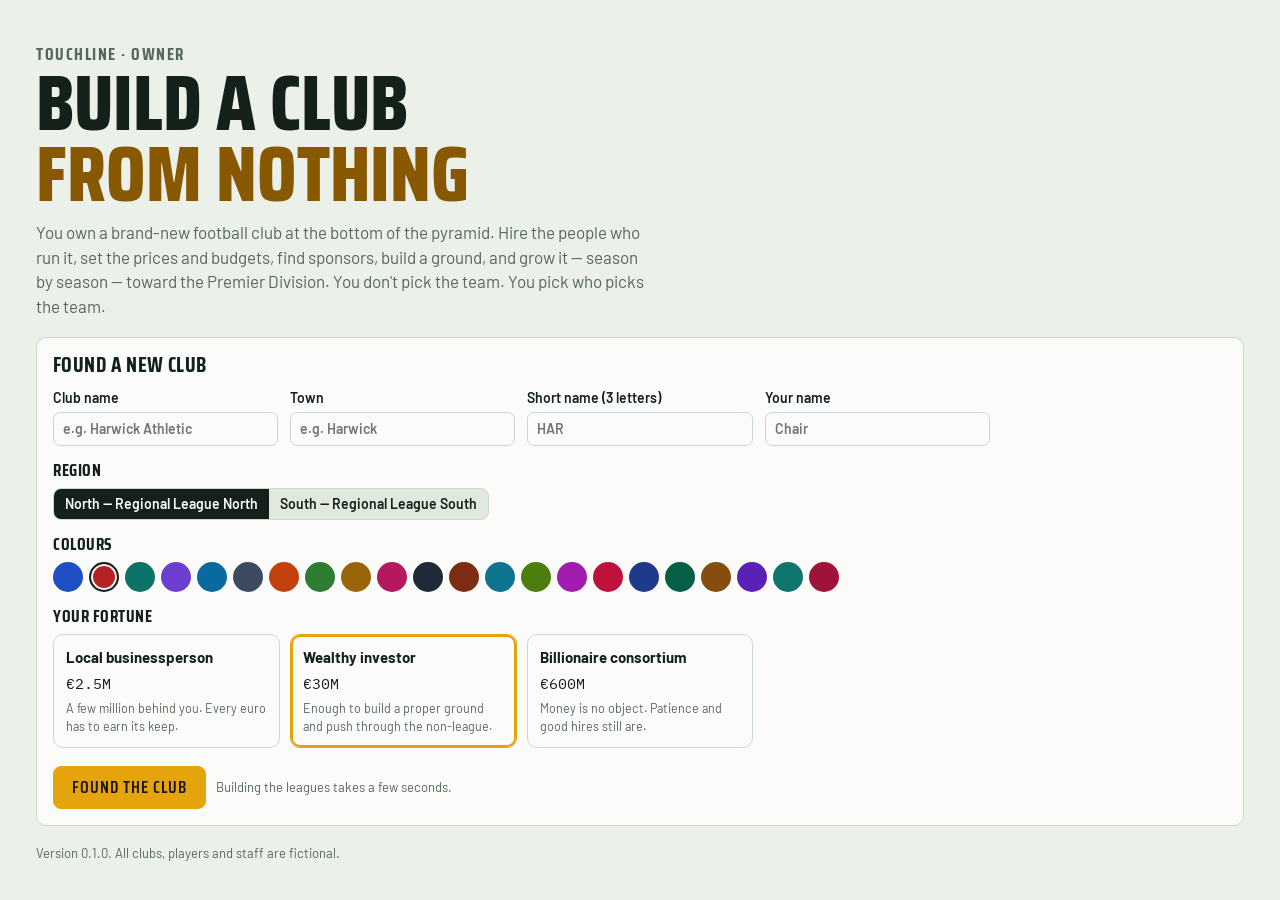
==== index.html @ 42cf6d04 "Touchline Owner 0.1.0: club ownership game on the Touchline world New club in a seven-tier pyramid, " ====
<!doctype html>
<html lang="en">
<head>
<meta charset="utf-8">
<meta name="viewport" content="width=device-width, initial-scale=1, viewport-fit=cover">
<title>Touchline Owner</title>
<meta name="description" content="Own a brand-new football club at the bottom of the pyramid. Hire the staff, set the prices, build the ground, and take it to the top.">
<meta name="theme-color" content="#10231a">
<meta name="apple-mobile-web-app-capable" content="yes">
<meta name="apple-mobile-web-app-title" content="Owner">
<link rel="manifest" href="manifest.webmanifest">
<link rel="icon" href="icon.svg" type="image/svg+xml">
<link rel="apple-touch-icon" href="apple-touch-icon.png">
<link rel="preconnect" href="https://fonts.googleapis.com">
<link rel="preconnect" href="https://fonts.gstatic.com" crossorigin>
<link rel="stylesheet" href="https://fonts.googleapis.com/css2?family=Barlow:wght@400;500;600;700&family=IBM+Plex+Mono:wght@400;600&family=Saira+Condensed:wght@600;700;800&display=swap">
<link rel="stylesheet" href="app.css">
<link rel="stylesheet" href="owner.css">
</head>
<body>
<div id="app"><div class="wrap gut" style="padding-block:40px"><p class="muted">Loading…</p></div></div>
<div id="modal"></div>
<div id="toast" hidden></div>
<div id="busy" class="busy" hidden><div>Working…</div></div>
<script src="js/names.js"></script>
<script src="js/core.js"></script>
<script src="js/staff.js"></script>
<script src="js/club.js"></script>
<script src="js/match.js"></script>
<script src="js/season.js"></script>
<script src="js/market.js"></script>
<script src="js/appeal.js"></script>
<script src="js/ui.js"></script>
<script src="js/main.js"></script>
</body>
</html>
---- app.css ----
/* Layout: floodlit-night scoreboard masthead with the Play control, a grass-tinted working surface below.
   Dense, sortable tables carry most of the game; the pitch diagram and live scoreboard are the two set pieces. */
:root{
  --bg:#ebf0e8; --surface:#fbfcf9; --surface-2:#e1e8de; --ink:#14211a; --muted:#56675d; --line:#cdd8cc;
  --board:#10231a; --board-2:#183528; --board-ink:#eaf3ec; --board-muted:#9db5a6;
  --pitch:#2c7a50; --pitch-2:#33845a; --chalk:rgba(255,255,255,.72);
  --accent:#e6a40c; --accent-ink:#875800; --on-accent:#1d1503;
  --win:#1b7f46; --draw:#7b847e; --loss:#bf3a25; --info:#2563a8; --crest-edge:rgba(0,0,0,.25);
  --zone-cc:#1b7f46; --zone-cs:#2563a8; --zone-po:#b07b00; --zone-down:#bf3a25;
  --f-display:"Saira Condensed","Arial Narrow",sans-serif;
  --f-body:"Barlow",system-ui,-apple-system,"Segoe UI",sans-serif;
  --f-mono:"IBM Plex Mono",ui-monospace,Menlo,monospace;
  --r:10px;
}
@media (prefers-color-scheme: dark){:root:not([data-theme="light"]){
  --bg:#0a130f; --surface:#101c16; --surface-2:#172720; --ink:#e3ece6; --muted:#8fa497; --line:#22382c;
  --board:#050b08; --board-2:#0f1f17; --board-ink:#eaf3ec; --board-muted:#86a090;
  --pitch:#1b5b3a; --pitch-2:#1f6341; --chalk:rgba(255,255,255,.55);
  --accent:#f1b52e; --accent-ink:#f1b52e; --on-accent:#1d1503;
  --win:#43c27a; --draw:#9aa39d; --loss:#f06b52; --info:#6ea8ec; --crest-edge:rgba(255,255,255,.25);
  --zone-cc:#43c27a; --zone-cs:#6ea8ec; --zone-po:#e0b040; --zone-down:#f06b52; color-scheme:dark}}
:root[data-theme="dark"]{
  --bg:#0a130f; --surface:#101c16; --surface-2:#172720; --ink:#e3ece6; --muted:#8fa497; --line:#22382c;
  --board:#050b08; --board-2:#0f1f17; --board-ink:#eaf3ec; --board-muted:#86a090;
  --pitch:#1b5b3a; --pitch-2:#1f6341; --chalk:rgba(255,255,255,.55);
  --accent:#f1b52e; --accent-ink:#f1b52e; --on-accent:#1d1503;
  --win:#43c27a; --draw:#9aa39d; --loss:#f06b52; --info:#6ea8ec; --crest-edge:rgba(255,255,255,.25);
  --zone-cc:#43c27a; --zone-cs:#6ea8ec; --zone-po:#e0b040; --zone-down:#f06b52; color-scheme:dark}

*{box-sizing:border-box}
[hidden]{display:none!important}
html{-webkit-text-size-adjust:100%}
body{margin:0}
body{background:var(--bg);color:var(--ink);font-family:var(--f-body);font-size:15px;line-height:1.45}
body::before{content:"";position:fixed;inset:0 0 auto;height:env(safe-area-inset-top,0px);z-index:10;background:var(--board)}
button{font:inherit;color:inherit;cursor:pointer}
:focus-visible{outline:2px solid var(--accent);outline-offset:2px}
h1,h2,h3{font-family:var(--f-display);text-wrap:balance;margin:0;line-height:1.05}
p{margin:0}
.num{font-family:var(--f-mono);font-variant-numeric:tabular-nums}
.eyebrow{font-family:var(--f-display);font-weight:700;text-transform:uppercase;letter-spacing:.09em;font-size:12px;color:var(--muted)}
.gut{padding-left:max(16px,env(safe-area-inset-left,0px));padding-right:max(16px,env(safe-area-inset-right,0px))}
.wrap{max-width:1240px;margin:0 auto}
.muted{color:var(--muted)} .small{font-size:13px} .tiny{font-size:12px}
.good{color:var(--win)} .bad{color:var(--loss)} .warn{color:var(--accent-ink)} .ok{color:var(--info)}

/* masthead */
.mast{background:var(--board);color:var(--board-ink);position:sticky;top:env(safe-area-inset-top,0px);z-index:5;border-bottom:3px solid var(--club,var(--accent))}
.mast-in{display:flex;flex-wrap:wrap;gap:10px 22px;align-items:center;justify-content:space-between;padding-block:10px 4px}
.ident{display:flex;gap:12px;align-items:center;min-width:0}
.ident h1{font-size:26px;font-weight:800;text-transform:uppercase;letter-spacing:.01em}
.ident .eyebrow{color:var(--board-muted)}
.mast-r{display:flex;gap:18px;align-items:center;flex-wrap:wrap}
.kpis{display:flex;gap:18px;margin:0;flex-wrap:wrap}
.kpis div{display:grid;gap:1px}
.kpis dt{font-family:var(--f-display);font-size:11px;text-transform:uppercase;letter-spacing:.1em;color:var(--board-muted)}
.kpis dd{margin:0;font-family:var(--f-mono);font-size:16px;font-weight:600;white-space:nowrap}
.meter{display:inline-block;width:48px;height:6px;border-radius:3px;background:rgba(255,255,255,.15);vertical-align:middle;margin-left:6px;overflow:hidden}
.meter i{display:block;height:100%;background:var(--accent)}
.meter.low i{background:var(--loss)}
.playbox{position:relative}
.playbtn{display:flex;align-items:stretch;border-radius:8px;overflow:hidden;background:var(--accent);color:var(--on-accent)}
.playbtn button{border:0;background:none;color:inherit;font-family:var(--f-display);font-weight:800;text-transform:uppercase;letter-spacing:.06em;font-size:17px;padding:8px 14px}
.playbtn button+button{border-left:1px solid rgba(0,0,0,.2);padding:8px 10px}
.playbtn.block{background:var(--board-2);color:var(--board-ink);border:1px solid var(--accent)}
.playmenu{position:absolute;right:0;top:calc(100% + 6px);background:var(--surface);color:var(--ink);border:1px solid var(--line);border-radius:10px;box-shadow:0 12px 30px rgba(0,0,0,.25);min-width:250px;padding:6px;z-index:30;display:grid}
.playmenu button{border:0;background:none;text-align:left;padding:9px 10px;border-radius:6px;display:grid}
.playmenu button:hover{background:var(--surface-2)}
.playmenu button small{color:var(--muted);font-size:12px}
.playmenu label{display:flex;gap:8px;align-items:center;padding:8px 10px;border-top:1px solid var(--line);margin-top:4px;font-size:14px}
.tabs{display:flex;gap:0;overflow-x:auto;scrollbar-width:none}
.tabs::-webkit-scrollbar{display:none}
.tabs button{background:none;border:0;padding:9px 11px 8px;font-family:var(--f-display);font-weight:700;font-size:15px;letter-spacing:.05em;text-transform:uppercase;color:var(--board-muted);border-bottom:3px solid transparent;margin-bottom:-3px;white-space:nowrap}
.tabs button[aria-current="page"]{color:var(--board-ink);border-bottom-color:var(--accent)}
.tabs button:hover{color:var(--board-ink)}
.tabs .dot{display:inline-block;min-width:16px;height:16px;border-radius:8px;background:var(--accent);color:var(--on-accent);font-size:11px;line-height:16px;text-align:center;margin-left:4px;font-family:var(--f-mono)}

main{padding-block:18px 56px}
.grid2{display:grid;grid-template-columns:minmax(0,1.55fr) minmax(0,1fr);gap:16px;align-items:start}
.grid3{display:grid;grid-template-columns:repeat(3,minmax(0,1fr));gap:16px;align-items:start}
.stack{display:grid;gap:16px;min-width:0;align-content:start}
.card{background:var(--surface);border:1px solid var(--line);border-radius:var(--r);padding:16px;min-width:0}
.card h2{font-size:21px;font-weight:700;text-transform:uppercase;letter-spacing:.02em}
.card h3{font-size:17px;font-weight:700;text-transform:uppercase;letter-spacing:.03em}
.card-h{display:flex;justify-content:space-between;align-items:baseline;gap:8px 12px;margin-bottom:12px;flex-wrap:wrap}
.row{display:flex;gap:10px;align-items:center;flex-wrap:wrap}
.between{justify-content:space-between}
.lead{font-size:16px;max-width:68ch}
.prose{display:grid;gap:8px;max-width:72ch}

.btn{border:1px solid var(--line);background:var(--surface-2);border-radius:8px;padding:7px 13px;font-weight:600;white-space:nowrap}
.btn:hover{border-color:var(--muted)}
.btn.primary{background:var(--accent);border-color:var(--accent);color:var(--on-accent);font-family:var(--f-display);font-size:17px;letter-spacing:.06em;text-transform:uppercase;padding:8px 18px}
.btn.sm{padding:3px 9px;font-size:13px}
.btn.danger{color:var(--loss)}
.btn:disabled{opacity:.45;cursor:not-allowed}
.lnk{border:0;background:none;padding:0;color:inherit;text-align:left;font-weight:600;text-decoration:underline;text-decoration-color:color-mix(in srgb,currentColor 30%,transparent);text-underline-offset:2px}
.lnk:hover{text-decoration-color:currentColor}
.seg{display:inline-flex;border:1px solid var(--line);border-radius:8px;overflow:hidden;background:var(--surface-2);flex-wrap:wrap}
.seg button{border:0;background:none;padding:5px 11px;font-weight:600;font-size:14px}
.seg button[aria-pressed="true"]{background:var(--ink);color:var(--surface)}
select,input[type=number],input[type=text]{font:inherit;padding:5px 8px;border-radius:8px;border:1px solid var(--line);background:var(--surface);color:var(--ink);max-width:100%}
label.f{display:grid;gap:3px;font-size:12px;color:var(--muted);font-weight:600}
.filters{display:flex;gap:10px;flex-wrap:wrap;align-items:end;margin-bottom:12px}

/* tables */
.tbl-wrap{overflow-x:auto;margin-inline:-2px}
table{border-collapse:collapse;width:100%;font-size:14px}
th{font-family:var(--f-display);text-transform:uppercase;letter-spacing:.06em;font-size:12px;color:var(--muted);text-align:left;font-weight:700;padding:6px;border-bottom:1px solid var(--line);white-space:nowrap}
th button{border:0;background:none;padding:0;font:inherit;color:inherit;letter-spacing:inherit;text-transform:inherit}
th[aria-sort] button{color:var(--ink)}
td{padding:5px 6px;border-bottom:1px solid var(--line);white-space:nowrap}
td.r,th.r{text-align:right} td.c,th.c{text-align:center}
td.wrap{white-space:normal;min-width:180px}
tr.me td{background:color-mix(in srgb,var(--accent) 15%,transparent);font-weight:600}
tr.sel td{background:color-mix(in srgb,var(--accent) 28%,transparent)}
tr.click{cursor:pointer} tr.click:hover td{background:var(--surface-2)}
tr.z-cc td:first-child{box-shadow:inset 3px 0 var(--zone-cc)} tr.z-cs td:first-child{box-shadow:inset 3px 0 var(--zone-cs)}
tr.z-po td:first-child{box-shadow:inset 3px 0 var(--zone-po)} tr.z-down td:first-child{box-shadow:inset 3px 0 var(--zone-down)}
.legend{display:flex;gap:14px;flex-wrap:wrap;font-size:12px;color:var(--muted);margin-top:8px}
.legend i{display:inline-block;width:10px;height:10px;border-radius:2px;margin-right:5px;vertical-align:-1px}
.pos{font-family:var(--f-mono);font-size:11px;font-weight:600;padding:1px 5px;border-radius:4px;background:var(--surface-2);border:1px solid var(--line)}
.chip{font-size:11px;font-weight:700;padding:1px 6px;border-radius:999px;font-family:var(--f-mono);white-space:nowrap}
.chip.inj{background:var(--loss);color:#fff} .chip.sus{background:var(--accent);color:var(--on-accent)} .chip.xi{background:var(--ink);color:var(--surface)}
.chip.hg{border:1px solid var(--line);color:var(--muted)} .chip.req{background:var(--loss);color:#fff} .chip.list{border:1px solid var(--accent-ink);color:var(--accent-ink)}
.fit{display:inline-block;width:38px;height:6px;border-radius:3px;background:var(--surface-2);vertical-align:middle;overflow:hidden;border:1px solid var(--line)}
.fit i{display:block;height:100%}
.ovr{font-family:var(--f-mono);font-weight:600}
.form{display:inline-flex;gap:2px;vertical-align:middle}
.form i{width:16px;height:16px;border-radius:3px;font-style:normal;font-size:10px;font-weight:700;display:grid;place-items:center;color:#fff;font-family:var(--f-mono)}
.form .W{background:var(--win)}.form .D{background:var(--draw)}.form .L{background:var(--loss)}
.stars{color:var(--accent-ink);letter-spacing:1px;white-space:nowrap}
.stars .un{color:var(--line)}
.bar{display:inline-block;width:70px;height:7px;border-radius:4px;background:var(--surface-2);border:1px solid var(--line);overflow:hidden;vertical-align:middle}
.bar i{display:block;height:100%;background:var(--accent)}
.crest{flex:none;vertical-align:middle}
.club-in{display:inline-flex;align-items:center;gap:6px}

/* home */
.fixture{display:grid;grid-template-columns:1fr auto 1fr;gap:10px;align-items:center;text-align:center;padding-block:4px 12px}
.fixture .team{display:grid;justify-items:center;gap:5px;min-width:0}
.fixture .team b{font-family:var(--f-display);font-size:21px;text-transform:uppercase;line-height:1}
.fixture .vs{font-family:var(--f-display);font-weight:800;font-size:20px;color:var(--muted)}
.cmp{display:grid;gap:8px;margin:4px 0 12px}
.cmp-row{display:grid;grid-template-columns:44px 1fr 44px;gap:8px;align-items:center;font-size:13px}
.cmp-row .lab{grid-column:1/-1;text-align:center;margin-bottom:-6px}
.split{height:8px;border-radius:4px;background:var(--surface-2);display:flex;overflow:hidden}
.split .a{background:var(--club,var(--accent))}.split .b{background:var(--muted);opacity:.45}
.res{display:grid;grid-template-columns:1fr auto 1fr;gap:8px;align-items:center;padding:6px 0;border-top:1px solid var(--line);font-size:14px}
.res:first-child{border-top:0}
.res .h{text-align:right}
.sc{font-family:var(--f-mono);font-weight:600;background:var(--surface-2);padding:1px 8px;border-radius:5px;min-width:54px;text-align:center;white-space:nowrap}
.news{display:grid;gap:9px;margin:0;padding:0;list-style:none}
.news li{border-left:3px solid var(--line);padding-left:10px;font-size:14px}
.news li.hi{border-color:var(--accent)}
.news small{display:block;color:var(--muted);font-size:12px}
.decision{border:1px solid var(--accent);border-radius:var(--r);padding:14px;background:color-mix(in srgb,var(--accent) 7%,var(--surface));display:grid;gap:8px}
.decision h3{font-size:18px}
.summary{border-top:4px solid var(--accent)}
.bar.hot i{background:var(--loss)}
.sv{display:grid;gap:8px;margin:10px 0}.sv-row{display:grid;grid-template-columns:120px minmax(0,1fr);gap:10px;align-items:baseline}.sv-row .eyebrow{font-size:11px}
@media (max-width:420px){.sv-row{grid-template-columns:minmax(0,1fr);gap:2px}}
.big{font-family:var(--f-display);font-weight:800;font-size:44px;line-height:1;text-transform:uppercase}
.ledger{display:grid;grid-template-columns:1fr auto;gap:4px 12px;margin:0}
.ledger dt{color:var(--muted)}.ledger dd{margin:0;text-align:right;font-family:var(--f-mono)}
.ledger .tot{border-top:1px solid var(--line);padding-top:6px;font-weight:700;color:var(--ink)}
.gauge{position:relative;height:12px;border-radius:6px;background:linear-gradient(90deg,var(--win) 0 56.6%,var(--accent) 56.6% 76.6%,var(--loss) 76.6%);margin:22px 0 22px;opacity:.85}
.gauge .mk{position:absolute;top:-6px;width:3px;height:24px;background:var(--ink);border-radius:2px}
.gauge .mk span{position:absolute;top:-18px;left:50%;transform:translateX(-50%);font-family:var(--f-mono);font-size:12px;font-weight:600;white-space:nowrap}
.gauge .tick{position:absolute;top:14px;font-size:11px;color:var(--muted);transform:translateX(-50%);font-family:var(--f-mono)}
.reg{display:flex;gap:18px;flex-wrap:wrap;font-size:14px}
.reg b{font-family:var(--f-mono)}

/* pitch */
.squad{display:grid;grid-template-columns:minmax(0,370px) minmax(0,1fr);gap:16px;align-items:start}
.pitch{position:relative;aspect-ratio:68/96;max-width:100%;border-radius:8px;overflow:hidden;background:repeating-linear-gradient(180deg,var(--pitch) 0 12.5%,var(--pitch-2) 12.5% 25%)}
.pitch svg.lines{position:absolute;inset:0;width:100%;height:100%}
.slot{position:absolute;transform:translate(-50%,-50%);display:grid;justify-items:center;gap:2px;background:none;border:0;padding:0;width:76px;color:#fff}
.slot .disc{width:38px;height:38px;border-radius:50%;display:grid;place-items:center;background:var(--club);border:2px solid rgba(255,255,255,.85);font-family:var(--f-mono);font-weight:600;font-size:14px;box-shadow:0 2px 6px rgba(0,0,0,.3)}
.slot .rl{font-size:10px;font-family:var(--f-mono);opacity:.85;margin-top:-2px}
.slot.oop .disc{border-style:dashed;border-color:var(--accent)}
.slot.empty .disc{background:rgba(0,0,0,.25);border-style:dashed}
.slot.sel .disc{outline:3px solid var(--accent);outline-offset:2px}
.slot .nm{font-size:12px;font-weight:600;background:rgba(0,0,0,.45);padding:0 5px;border-radius:4px;max-width:76px;overflow:hidden;text-overflow:ellipsis;white-space:nowrap}
.slot .fb{width:34px;height:3px;background:rgba(0,0,0,.35);border-radius:2px;overflow:hidden}
.slot .fb i{display:block;height:100%}
.hint{font-size:13px;color:var(--muted)}
.train{display:grid;grid-template-columns:repeat(3,minmax(0,1fr));gap:8px}
.train button{text-align:left;border:1px solid var(--line);background:var(--surface-2);border-radius:8px;padding:9px;display:grid;gap:2px}
.train button[aria-pressed="true"]{border-color:var(--accent);box-shadow:inset 0 0 0 1px var(--accent);background:var(--surface)}
.train b{font-family:var(--f-display);font-size:16px;text-transform:uppercase}

/* live */
.board{background:var(--board);color:var(--board-ink);border-radius:var(--r);padding:16px;display:grid;grid-template-columns:1fr auto 1fr;align-items:center;gap:10px}
.board .t{display:flex;align-items:center;gap:10px;min-width:0}
.board .t.away{justify-content:flex-end;text-align:right}
.board .t b{font-family:var(--f-display);font-size:24px;text-transform:uppercase;line-height:1;overflow-wrap:anywhere}
.board .score{font-family:var(--f-display);font-weight:800;font-size:56px;line-height:1;text-align:center;letter-spacing:.04em}
.board .clock{display:block;font-family:var(--f-mono);font-size:14px;color:var(--accent);font-weight:600;letter-spacing:0}
.board .comp{grid-column:1/-1;text-align:center;color:var(--board-muted)}
.poss{display:flex;height:6px;border-radius:3px;overflow:hidden;margin:10px 0 4px;background:var(--surface-2)}
.poss .h{background:var(--hc)}.poss .a{background:var(--ac)}
.live-grid{display:grid;grid-template-columns:minmax(0,1.4fr) minmax(0,1fr);gap:16px;margin-top:14px;align-items:start}
.feed{list-style:none;margin:0;padding:0;max-height:480px;overflow-y:auto}
.feed li{display:grid;grid-template-columns:40px 1fr;gap:8px;padding:6px 0;border-bottom:1px solid var(--line);font-size:14px}
.feed .m{font-family:var(--f-mono);color:var(--muted);text-align:right}
.feed .goal{font-weight:700} .feed .goal .m{color:var(--accent-ink)}
.feed .tag{display:inline-block;width:8px;height:8px;border-radius:2px;margin-right:6px;vertical-align:middle}
.stats td{text-align:center}.stats td:first-child{text-align:left}.stats td:last-child{text-align:right}
.ctrl{display:grid;gap:12px}
.ctrl label{display:grid;gap:4px;font-size:13px;color:var(--muted)}

/* brackets & groups */
.ties{display:grid;gap:6px}
.tie{display:grid;grid-template-columns:minmax(0,1fr) auto;gap:2px 10px;border:1px solid var(--line);border-radius:8px;padding:6px 10px;font-size:14px}
.tie .w{font-weight:700}
.tie .me,.me-name{color:var(--accent-ink);font-weight:700}
.tie.mine{border:2px solid var(--accent);background:color-mix(in srgb,var(--accent) 15%,transparent);padding:5px 9px}
.tie .me .lnk,.me-name .lnk{color:inherit;font-weight:inherit}
.rounds{display:grid;grid-template-columns:repeat(auto-fill,minmax(250px,1fr));gap:14px}

/* modal */
.scrim{position:fixed;inset:0;background:rgba(5,12,9,.55);z-index:40;display:grid;place-items:start center;overflow-y:auto;padding:calc(30px + env(safe-area-inset-top,0px)) max(12px,env(safe-area-inset-right,0px)) 30px max(12px,env(safe-area-inset-left,0px))}
.modal{background:var(--surface);border-radius:12px;width:min(820px,100%);border:1px solid var(--line);box-shadow:0 20px 60px rgba(0,0,0,.35);min-width:0}
.modal-h{display:flex;gap:14px;align-items:center;padding:16px;border-bottom:1px solid var(--line);border-top:5px solid var(--mc,var(--accent));border-radius:12px 12px 0 0}
.modal-h h2{font-size:26px;text-transform:uppercase}
.modal-b{padding:16px;display:grid;gap:16px}
.modal-x{margin-left:auto;align-self:start}
.facts{display:grid;grid-template-columns:repeat(auto-fill,minmax(130px,1fr));gap:10px}
.facts div{display:grid;gap:1px}
.facts dt{font-family:var(--f-display);text-transform:uppercase;letter-spacing:.08em;font-size:11px;color:var(--muted)}
.facts dd{margin:0;font-weight:600}
.factor{display:grid;grid-template-columns:minmax(120px,1fr) auto 90px;gap:10px;align-items:center;font-size:14px;padding:4px 0;border-bottom:1px solid var(--line)}
.grade{font-family:var(--f-mono);font-weight:700;width:26px;text-align:center;border-radius:4px;padding:1px 0}
.grade.A{background:var(--win);color:#fff}.grade.B{background:color-mix(in srgb,var(--win) 55%,var(--surface));}.grade.C{background:var(--surface-2)}.grade.D{background:color-mix(in srgb,var(--loss) 40%,var(--surface))}.grade.F{background:var(--loss);color:#fff}

/* start */
.hero{padding-block:32px 18px;max-width:780px}
.hero h1{font-size:clamp(40px,8vw,78px);font-weight:800;text-transform:uppercase;line-height:.92}
.hero h1 span{color:var(--accent-ink)}
.hero p{font-size:17px;max-width:62ch;color:var(--muted);margin-top:10px}
.chips{display:flex;gap:6px;flex-wrap:wrap}
.chips button{border:1px solid var(--line);background:var(--surface);border-radius:999px;padding:4px 12px;font-size:13px;font-weight:600}
.chips button[aria-pressed="true"]{background:var(--ink);color:var(--surface);border-color:var(--ink)}

#toast{position:fixed;left:50%;bottom:calc(18px + env(safe-area-inset-bottom,0px));transform:translateX(-50%);background:var(--ink);color:var(--surface);padding:10px 16px;border-radius:8px;font-weight:600;font-size:14px;z-index:60;max-width:calc(100% - 32px);box-shadow:0 6px 20px rgba(0,0,0,.25)}
.busy{position:fixed;inset:0;z-index:50;display:grid;place-items:center;background:rgba(5,12,9,.35)}
.busy div{background:var(--board);color:var(--board-ink);padding:14px 20px;border-radius:10px;font-family:var(--f-display);font-size:20px;text-transform:uppercase;letter-spacing:.06em}

@media (max-width:980px){.grid3{grid-template-columns:minmax(0,1fr) minmax(0,1fr)}}
@media (max-width:860px){.grid2,.grid3,.squad,.live-grid{grid-template-columns:minmax(0,1fr)}.squad .pitch{max-width:380px;margin:0 auto;width:100%}}
@media (max-width:560px){
  .ident h1{font-size:20px}.kpis{gap:12px}.kpis dd{font-size:14px}
  .board .score{font-size:40px}.board .t b{font-size:16px}.board .t .crest{display:none}
  .fixture .team b{font-size:16px}.train{grid-template-columns:minmax(0,1fr)}
  .hide-sm{display:none}.tabs button{padding:9px 8px 8px;font-size:14px}
  .factor{grid-template-columns:1fr auto 70px}
}
@media (prefers-reduced-motion:no-preference){.feed li.new{animation:in .4s ease-out}@keyframes in{from{background:color-mix(in srgb,var(--accent) 30%,transparent)}}}
/* ratings out of 20 */
.rt{font-family:var(--f-mono);font-weight:600;display:inline-block;min-width:26px;text-align:center;border-radius:5px;padding:0 4px}
.rt.rng{color:var(--muted);font-weight:400;border:1px dashed var(--line)}
.a1{background:color-mix(in srgb,var(--loss) 22%,transparent)}.a2{background:var(--surface-2)}.a3{background:color-mix(in srgb,var(--win) 25%,transparent)}.a4{background:color-mix(in srgb,var(--accent) 45%,transparent)}
.atts{display:inline-flex;gap:3px;flex-wrap:nowrap}
.at{font-family:var(--f-mono);font-size:11px;padding:1px 4px;border-radius:4px;white-space:nowrap}
.attrs{display:grid;gap:6px}
.attr{display:grid;grid-template-columns:minmax(110px,1fr) minmax(80px,2fr) 54px;gap:10px;align-items:center;font-size:14px}
.attrs.coach .attr{grid-template-columns:minmax(150px,1.4fr) minmax(70px,1fr) 34px auto}
.abar{position:relative;height:10px;border-radius:5px;background:var(--surface-2);border:1px solid var(--line);overflow:hidden}
.abar i{position:absolute;top:0;bottom:0;border-radius:4px}
.abar i.a1{background:var(--loss)}.abar i.a2{background:var(--muted)}.abar i.a3{background:var(--win)}.abar i.a4{background:var(--accent)}
.train.arch{grid-template-columns:repeat(auto-fill,minmax(150px,1fr))}
input[type=text]{width:100%}
.rt.est{font-weight:600;border:1px dashed var(--line)}

/* rivalries */
.chip.rival{border:1px solid var(--loss);color:var(--loss)}
.chip.rival.r3{background:var(--loss);color:#fff}
.derby{border:1px solid var(--loss);border-radius:8px;padding:8px 10px;font-size:13px;margin:0 0 10px;background:color-mix(in srgb,var(--loss) 7%,var(--surface))}

/* club picker: a table on wide screens, a card per club on phones */
.only-narrow{display:none}
.pick-cards{gap:10px}
.pick-card{border:1px solid var(--line);border-left:4px solid var(--c);border-radius:var(--r);padding:12px;display:grid;gap:8px;background:var(--surface)}
.pick-stats{display:grid;grid-template-columns:repeat(3,minmax(0,1fr));gap:6px 10px;margin:0}
.pick-stats div{display:grid;gap:1px}
.pick-stats dt{font-family:var(--f-display);text-transform:uppercase;letter-spacing:.08em;font-size:11px;color:var(--muted)}
.pick-stats dd{margin:0;font-family:var(--f-mono);font-weight:600}
@media (max-width:760px){.only-wide{display:none}.only-narrow{display:grid}}
.tots{display:grid;gap:8px}
.tots-line{display:flex;flex-wrap:wrap;gap:6px 14px;align-items:baseline;padding:6px 0;border-top:1px solid var(--line)}
.tots-line .eyebrow{min-width:84px}
.tots-p.me{font-weight:700;color:var(--accent)}
.attr-more{display:grid;gap:6px}
.attr-more summary{cursor:pointer;padding:4px 0}
.attr-more[open] summary{margin-bottom:2px}
.train.styles{grid-template-columns:1fr;gap:6px}
.train.styles button{display:grid;grid-template-columns:minmax(110px,32%) 1fr;gap:10px;align-items:baseline;text-align:left;padding:8px 10px}
.train.styles button .tiny{font-size:12.5px}
/* Big tables (the squad list) scroll inside their own box below the sticky masthead, so the column
   headings and the sideways scrollbar stay in view; the first column stays put when scrolling sideways.
   Without this the headings vanished under the masthead as soon as you scrolled down. */
/* The squad table scrolls sideways only; the page does the vertical scrolling. It used to scroll inside a
   box that filled the phone screen, and iPhone Safari won't hand a swipe on to the page when such a box is
   at its end, so the page got stuck at the bottom of the table. The heading row is pinned by a floating
   copy (#float-head, kept in step by main.js) instead of sticky cells. */
.tbl-wrap.tall{overflow-x:auto;overflow-y:hidden}
.tbl-wrap.tall thead th{background:var(--surface);box-shadow:inset 0 -1px 0 var(--line)}
.tbl-wrap.tall th:first-child,.tbl-wrap.tall td:first-child{position:sticky;left:0;z-index:1;background:var(--surface)}
.tbl-wrap.tall thead th:first-child{z-index:3}
.tbl-wrap.tall td:first-child{box-shadow:1px 0 0 var(--line)}
/* Compact masthead on phones once you scroll down: club name and Play button only. */
.mast.compact .eyebrow,.mast.compact .kpis,.mast.compact .tabs{display:none}
.mast.compact .mast-in{flex-wrap:nowrap;padding-block:6px}
.mast.compact .ident{gap:8px;flex:1 1 auto}
.mast.compact .ident .crest{width:20px;height:23px}
.mast.compact .ident h1{font-size:17px;white-space:nowrap;overflow:hidden;text-overflow:ellipsis}
.mast.compact .ident>div{min-width:0}
.mast.compact .playbtn button{font-size:15px;padding:6px 12px}
/* The compact masthead keeps your place by scrolling by exactly the amount it shrank. Chrome's scroll
   anchoring makes the same correction on its own (Safari's doesn't), and the two together jumped the
   page back twice as far, bouncing the masthead open and shut. One correction, ours, everywhere. */
html{overflow-anchor:none}
.tbl-wrap.tall table{border-collapse:separate;border-spacing:0}  /* collapsed borders vanish under pinned cells */
/* Installed on an iPhone the page draws under the status bar (black-translucent). Reserve that space at
   the top of the page itself. Without it the sticky masthead, whose top offset is the same inset, had to
   shift down 47px from where the page had placed it, covering the top 29px+ of every page when the app
   opened (scrolling hid the problem); the start screen's title went under the status bar instead. */
body{padding-top:env(safe-area-inset-top,0px)}
/* landing: saved careers */
.saves{display:grid;gap:10px}
.save-row{display:flex;flex-wrap:wrap;gap:10px 16px;align-items:center;justify-content:space-between;padding:12px;border:1px solid var(--line);border-left:4px solid var(--c);border-radius:10px;background:var(--surface-2)}
.save-row.asking{border-color:var(--loss);border-left-color:var(--loss)}
.save-id{display:flex;gap:12px;align-items:center;min-width:0}
.save-id b{font-family:var(--f-display);font-size:19px;text-transform:uppercase;letter-spacing:.02em}
.save-act,.save-ask{gap:8px}
.save-ask{display:grid;gap:6px;justify-items:start}
.save-ask .btn.danger{border-color:var(--loss)}
/* Pinned name cells draw their own row line: rows have fractional heights, and a pinned cell could paint
   over the line of the one above it, leaving gaps beside some names. */
.tbl-wrap.tall td:first-child{border-bottom-color:transparent;box-shadow:inset 0 -1px 0 var(--line),1px 0 0 var(--line)}
#float-head{position:fixed;z-index:4;overflow:hidden;margin:0;background:var(--surface);box-shadow:0 2px 4px rgba(0,0,0,.08)}
#float-head[hidden]{display:none}
#float-head table{table-layout:fixed}
/* live match: your team */
.pitch.live{max-width:340px;width:100%;margin:0 auto}
.pitch.live .slot{width:64px}
.pitch.live .slot .disc{width:32px;height:32px;font-size:13px}
.pitch.live .slot .nm{font-size:11px;max-width:64px}
.slot .yc{position:absolute;top:0;right:12px;width:8px;height:11px;background:#f2c500;border-radius:1px;box-shadow:0 0 0 1px rgba(0,0,0,.3)}
.bench{display:grid;gap:6px}
.bench-p{display:grid;grid-template-columns:36px 1fr auto auto;gap:8px;align-items:center;text-align:left;border:1px solid var(--line);background:var(--surface-2);border-radius:8px;padding:6px 8px}
.bench-p.sel{border-color:var(--accent);box-shadow:inset 0 0 0 1px var(--accent);background:var(--surface)}
.bench-p:disabled{opacity:.55}
.bench-p .nm{font-weight:600;overflow:hidden;text-overflow:ellipsis;white-space:nowrap}
/* Live match layout. Wide: commentary | your team | controls and stats, so the pitch is in view while
   the match runs. Phone: controls, then your team, then commentary. */
.live-grid{grid-template-areas:"team ctrl" "team stats" "feed feed";grid-template-columns:minmax(0,1fr) minmax(0,1fr)}
.lv-feed{grid-area:feed}.lv-team{grid-area:team}.lv-stats{grid-area:stats}.lv-ctrl{grid-area:ctrl}
@media (min-width:1100px){.live-grid{grid-template-areas:"feed team ctrl" "feed team stats";grid-template-columns:minmax(0,1.15fr) minmax(320px,380px) minmax(0,1fr)}}
@media (max-width:860px){.live-grid{grid-template-areas:"ctrl" "team" "feed" "stats";grid-template-columns:minmax(0,1fr)}}

/* team needs */
.grid2.needs{grid-template-columns:repeat(auto-fill,minmax(min(100%,420px),1fr))}
.need{border-left:4px solid var(--line)}
.need.bad{border-left-color:var(--loss)} .need.warn{border-left-color:var(--accent)} .need.good{border-left-color:var(--win)}
.need-bars{display:grid;gap:6px}
.need-bars>div{display:grid;grid-template-columns:150px minmax(0,1fr) 40px;align-items:center;gap:8px}
.need-bars .num{text-align:right}
.nbar{position:relative;display:block;height:9px;border-radius:5px;background:var(--surface-2);border:1px solid var(--line);overflow:visible}
.nbar i{display:block;height:100%;border-radius:5px}
.nbar i.you{background:var(--ink)} .need.bad .nbar i.you{background:var(--loss)} .need.warn .nbar i.you{background:var(--accent)} .need.good .nbar i.you{background:var(--win)}
.nbar i.ref{background:var(--muted);opacity:.55} .nbar i.ref.lo{opacity:.3}
.nbar .tick{position:absolute;top:-4px;bottom:-4px;width:2px;background:var(--ink);transform:translateX(-1px)}
.need-flags{margin:8px 0 0;padding-left:18px;font-size:13px}
.need-t{margin-top:12px;display:grid;gap:6px}
.need-sum{display:flex;flex-wrap:wrap;gap:6px;margin-top:10px}
.need-chip{border:1px solid var(--line);font-weight:600}
.need-chip span{font-weight:800;margin-right:2px}
.need-chip.bad{background:var(--loss);color:#fff;border-color:var(--loss)} .need-chip.warn{border-color:var(--accent-ink);color:var(--accent-ink)} .need-chip.good{color:var(--win);border-color:var(--win)}
@media (max-width:560px){.need-bars>div{grid-template-columns:112px minmax(0,1fr) 34px}}
/* team needs: XI attribute profile and the Squad/Transfers summaries */
.need-overview p{margin:2px 0}
.need-attrs{display:grid;gap:6px;max-width:560px}
.need-attr{display:grid;grid-template-columns:128px 1fr 92px;gap:10px;align-items:center;font-size:14px}
.dbar{position:relative;height:8px;background:var(--surface-2);border-radius:4px}
.dbar::after{content:"";position:absolute;left:50%;top:-3px;bottom:-3px;width:1px;background:var(--muted)}
.dbar i{position:absolute;top:0;bottom:0;border-radius:4px}
.dbar i.pos{background:var(--win)}.dbar i.neg{background:var(--loss)}
.need-row{display:flex;justify-content:space-between;align-items:center;gap:10px;padding:6px 0;border-top:1px solid var(--line);flex-wrap:wrap}
.assist{gap:8px 18px;flex-wrap:wrap;align-items:center;margin-bottom:10px;padding:8px 10px;border:1px dashed var(--line);border-radius:8px}
/* live match ratings */
.mr{font-family:var(--f-mono);font-weight:700;font-size:12px;padding:0 4px;border-radius:4px;line-height:16px}
.mr1{background:color-mix(in srgb,var(--loss) 22%,var(--surface));color:var(--loss)}
.mr2{background:var(--surface-2);color:var(--ink)}
.mr3{background:color-mix(in srgb,var(--win) 22%,var(--surface));color:var(--win)}
.mr4{background:var(--win);color:#fff}
.slot .mr{position:absolute;top:-6px;left:2px;font-size:10px;line-height:14px;box-shadow:0 1px 2px rgba(0,0,0,.3)}
.mr-grid{display:grid;grid-template-columns:repeat(auto-fit,minmax(220px,1fr));gap:12px}
.mr-row{display:grid;grid-template-columns:34px 1fr auto;gap:6px;align-items:center;padding:3px 0;border-top:1px solid var(--line);font-size:14px}
.mr-row.off{opacity:.65}
.mr-row .nm{overflow:hidden;text-overflow:ellipsis;white-space:nowrap}
.yc-i,.rc-i{display:inline-block;width:7px;height:10px;border-radius:1px;vertical-align:-1px}
.yc-i{background:#f2c500}.rc-i{background:#d62d20}
.lv-rat{grid-area:rat}
.live-grid{grid-template-areas:"team ctrl" "team stats" "rat rat" "feed feed"}
@media (min-width:1100px){.live-grid{grid-template-areas:"feed team ctrl" "feed team stats" "feed team rat"}}
@media (max-width:860px){.live-grid{grid-template-areas:"ctrl" "team" "rat" "feed" "stats"}}
/* Play menu on phones: the button sits at the left of the masthead, so the menu hangs from its left edge
   (pinned right it ran 89px off the screen in portrait), fits the width, and scrolls if it's too tall. In
   the compact masthead the button is on the right again. */
@media (max-width:760px){
  .playmenu{right:auto;left:0;min-width:0;width:min(320px,calc(100vw - 32px));overflow-y:auto}
  .mast.compact .playmenu{left:auto;right:0}
}
/* matchday squad on the match card */
.msq{display:grid;gap:10px;margin:4px 0 12px}
.msq-list{display:flex;flex-wrap:wrap;gap:4px 6px;margin-top:4px}
.msq-p{display:inline-flex;align-items:center;gap:4px;padding:2px 6px;border:1px solid var(--line);border-radius:6px;font-size:13px;background:var(--surface-2)}
.msq-p.auto{opacity:.7;border-style:dashed}
.msq-p .x{border:0;background:none;padding:0 2px;font-size:15px;line-height:1;color:var(--muted)}
.msq-p .x:hover{color:var(--loss)}
.fri-book{gap:6px 12px;flex-wrap:wrap;align-items:end;margin-top:8px}
.fri-book select{max-width:240px}
/* live match: starters list, and ratings in a position someone isn't used to */
.rt-pair{display:inline-flex;align-items:center;gap:6px;white-space:nowrap}
.oop-r{font-family:var(--f-mono);font-size:12px;font-weight:600}
.oop-r.warn{color:var(--loss)}
.xi-p .mr{font-size:11px}

/* live match: scorers and bookings under the score; tabs instead of one long page */
.board .evs{display:flex;flex-direction:column;gap:0;font-size:13px;line-height:1.35;color:var(--board-ink);min-width:0}
.board .evs.away{align-items:flex-end;text-align:right}
.board .evs .ev{display:inline-flex;align-items:center;gap:4px;white-space:nowrap;overflow:hidden;text-overflow:ellipsis;max-width:100%}
.board .evs .ev-g{font-size:11px}
.lv-bar{margin-top:10px;padding:8px 10px}.lv-bar .row{flex-wrap:wrap;gap:8px;align-items:center}
.lv-tabs{display:flex;width:100%;margin:12px 0 10px}.lv-tabs button{flex:1}
.lv-body{grid-template-columns:minmax(0,1fr);gap:12px}.lv-body>*{grid-area:auto}.lv-body .card{margin:0}
.lv-body .ctrl .seg{display:flex}.lv-body .ctrl .seg button{flex:1 1 auto}
.lv-body .lv-feed .feed{max-height:none}
.slot .gl{position:absolute;top:16px;left:0;font-size:12px;line-height:1;background:var(--paper,#fff);border-radius:8px;padding:1px 2px;color:var(--ink)}
.lv-body .live-team .pitch.live{max-width:420px;margin:0 auto}
@media (max-width:560px){.board .evs{font-size:11.5px}}

.mr-adv{display:block;white-space:normal;overflow-wrap:anywhere;font-size:11px;color:var(--muted);font-weight:400;font-family:var(--f-mono);margin-top:1px}

/* youth page tabs */
.y-tabs{margin:0}.y-tabs button{padding:8px 6px;white-space:nowrap}
.tab-n{display:inline-block;min-width:18px;padding:0 5px;border-radius:9px;background:var(--line);color:var(--ink);font-size:11px;line-height:18px;font-family:var(--f-mono)}
.y-tabs button[aria-pressed="true"] .tab-n{background:var(--surface);color:var(--ink)}
@media (max-width:420px){.y-tabs button{font-size:13px;padding:8px 4px}}

/* season projection and transfer budget */
.proj-head{display:grid;gap:2px;margin-bottom:10px}.proj-head>span:first-child{font-size:13px;color:var(--muted)}
.proj-head>b{font-family:var(--f-display);font-size:34px;line-height:1.05}
table.proj{width:100%;table-layout:auto}table.proj td,table.proj th{padding:5px 6px;white-space:normal}table.proj td.num,table.proj th.num{white-space:nowrap;text-align:right;width:1%}
.proj-wrap{overflow:visible}table.proj tr.sec td{font-family:var(--f-display);text-transform:uppercase;letter-spacing:.04em;color:var(--muted);padding-top:12px;font-size:13px}
table.proj tr.tot td{font-weight:700;border-top:1px solid var(--line)}

.hours-strip{display:flex;align-items:center;gap:8px;flex-wrap:wrap;background:var(--surface);border:1px solid var(--line);border-radius:var(--r);padding:8px 12px;font-size:14px}
.hours-strip b{font-size:16px}.hours-strip .bar{flex:1 1 80px;min-width:60px}

/* tactics tabs: one column, pitch kept to phone width on desktop */
.squad.tac-one{grid-template-columns:minmax(0,1fr)}.squad.tac-one .pitch{max-width:440px;margin:0 auto;width:100%}
.tac-pick{scroll-margin-top:90px}
.subs-card,.sub-pick{scroll-margin-top:90px}

.win-badge{display:inline-block;margin-left:4px;padding:1px 7px;border-radius:9px;background:var(--accent);color:#1a1300;font-weight:700;letter-spacing:.04em;white-space:nowrap}
.chip.acad{background:var(--accent);color:#1a1300;border-color:transparent}
.inj-ask{border:2px solid var(--loss,#c0392b);margin-top:10px}

/* cup ties: the competition as a badge on the live scoreboard */
.board .cup-badge{display:inline-block;padding:3px 12px;border-radius:12px;background:var(--accent);color:#1a1300;font-family:var(--f-display);font-weight:800;letter-spacing:.05em;text-transform:uppercase;font-size:14px}
.board .cup-sub{display:block;margin-top:4px;font-size:12px;color:var(--board-muted)}
.opa{display:block;font-size:12px;font-weight:400;color:var(--muted);margin-top:1px;white-space:nowrap}
/* names wrap rather than clip, so a long name doesn't squash its XI / SUB tag into a blank chip */
.bench-p .nm{min-width:0;white-space:normal;overflow-wrap:anywhere}
.fixture .team .stand{display:grid;font-size:14px;line-height:1.3;margin:2px 0}.fixture .team .stand>span{white-space:nowrap}.fixture .team .stand b{font-size:15px}
/* away: your club's colour stays on your (right-hand) side of each bar */
.cmp.away .split .a{background:var(--muted);opacity:.45}.cmp.away .split .b{background:var(--club,var(--accent));opacity:1}
.cmp-labels{display:grid;grid-template-columns:1fr 1fr;gap:10px;margin-bottom:4px}.cmp-labels>span:last-child{text-align:right}
/* fitness as a number on the Tactics pitch: a small pill in the fitness colour */
.slot .fpct{font:700 11px/1 var(--f-mono);color:#fff;background:var(--fc);border-radius:7px;padding:2px 5px;margin-top:1px}

/* Transfer search: country toggles */
.cty-tog{display:flex;flex-wrap:wrap;gap:6px;align-items:center;margin:4px 0 10px}
.cty-tog .cty{font:600 12px/1 var(--f-body);padding:6px 10px;border-radius:999px;border:1px solid var(--line);background:transparent;color:var(--muted);cursor:pointer;text-decoration:line-through}
.cty-tog .cty.on{background:var(--ink);color:var(--surface);border-color:var(--ink);text-decoration:none}
.cty-tog .cty-all{white-space:nowrap} .cty-tog .lnk[disabled]{opacity:.4;cursor:default}
/* Favourite star: on player and prospect cards, and in the Favourites lists */
.star{border:0;background:none;padding:0 4px;font-size:1.1em;line-height:1;color:var(--muted);cursor:pointer;vertical-align:middle}
.star.on{color:var(--accent-ink)}
.modal-h h2 .star{font-size:.8em}

/* Competition colours: a stripe and a light tint on each fixture, result and the next-match card */
.ct{--ctc:transparent;border-left:4px solid var(--ctc);background:color-mix(in srgb,var(--ctc) 9%,transparent)}
.res.ct{padding-left:8px;border-radius:6px}
.ct-lg{--ctc:#2f7d32} .ct-fa{--ctc:#1f4fc4} .ct-lc{--ctc:#7c3aed} .ct-eu{--ctc:#d4a017} .ct-po{--ctc:#c2410c} .ct-fr{--ctc:#64748b}
.ct-key{display:flex;flex-wrap:wrap;gap:6px;margin-top:8px}
.ct-key .ct{font-size:12px;padding:3px 8px;border-radius:6px}

/* Live match: formations under the team names, and instruction options shaded by how well they fit the XI */
.board .tn{display:flex;flex-direction:column;min-width:0}
.board .tf{font-family:var(--f-mono, monospace);font-size:13px;opacity:.75;margin-top:4px}
.seg button.fit-g{background:color-mix(in srgb,var(--win) 22%,transparent)}
.seg button.fit-b{background:color-mix(in srgb,var(--loss) 30%,transparent)}
.seg button.fit-g[aria-pressed="true"]{background:var(--ink);box-shadow:inset 0 -4px 0 var(--win)}
.seg button.fit-b[aria-pressed="true"]{background:var(--ink);box-shadow:inset 0 -4px 0 var(--loss)}
.fit-key{display:inline-block;width:12px;height:12px;border-radius:3px;vertical-align:-1px;margin-left:4px}
.fit-key.fit-g{background:color-mix(in srgb,var(--win) 40%,transparent)}.fit-key.fit-b{background:color-mix(in srgb,var(--loss) 40%,transparent)}
.board .t.away .tn{align-items:flex-end}
.seg button.fit-g,.seg button.fit-b{color:var(--ink)}
.seg button.fit-g[aria-pressed="true"],.seg button.fit-b[aria-pressed="true"]{color:var(--surface)}
/* Next-match card: instruction dropdowns shaded by the chosen option's fit (iOS can't colour individual options) */
select.fit-g{background-color:color-mix(in srgb,var(--win) 20%,var(--surface));border-color:var(--win)}
select.fit-b{background-color:color-mix(in srgb,var(--loss) 22%,var(--surface));border-color:var(--loss)}
.edit-grid{display:grid;grid-template-columns:1fr 1fr;gap:4px 12px;margin-top:8px}.edit-grid .f{min-width:0}.edit-grid input,.edit-grid select{width:100%}
.share-pick{display:block}.share-pick input[type=range]{display:block;width:100%;margin:6px 0 2px;accent-color:var(--accent)}
.slot .ab{font-family:var(--f-mono);font-size:10px;font-weight:700;letter-spacing:.03em;background:rgba(255,255,255,.88);color:#1d2a22;padding:0 4px;border-radius:3px;line-height:1.4}
.pitch.live .slot .ab{font-size:9px}
.arch-key{display:flex;flex-wrap:wrap;gap:4px 10px;align-items:baseline}.arch-key .ak{white-space:nowrap;margin-right:8px}.arch-key .ak b{font-family:var(--f-mono);font-size:11px}
.arch-key details{flex-basis:100%}.arch-key details div{margin-top:4px;display:flex;flex-wrap:wrap;gap:2px 0}
.slot .abrow{display:flex;gap:3px;align-items:center}
.loan-b{font-family:var(--f-mono,monospace);font-size:9px;font-weight:700;line-height:1;padding:2px 3px;border-radius:3px;background:#2f6fb3;color:#fff;letter-spacing:.03em}
.loan-t{font-size:9px;padding:1px 4px;vertical-align:middle}
.pen-list{display:grid;gap:4px}.pen-row{display:grid;grid-template-columns:22px 1fr auto auto;gap:8px;align-items:center;padding:4px 0;border-top:1px solid var(--line)}.pen-row:first-child{border-top:0}
---- owner.css ----
/* Additions for Touchline Owner on top of Touchline Manager's app.css. */
.page{padding-block:16px 60px}
.lnk{background:none;border:0;padding:0;color:inherit;text-decoration:underline;text-decoration-color:var(--line);text-underline-offset:3px;font:inherit;cursor:pointer;text-align:left}
.lnk:hover{text-decoration-color:var(--ink)}
.click{cursor:pointer}.click:hover td{background:var(--surface-2)}
.form-grid{display:grid;grid-template-columns:repeat(auto-fill,minmax(min(100%,220px),1fr));gap:12px}
.form-grid label,.price label{display:grid;gap:4px;font-weight:600;font-size:14px}
input:not([type]),input[type=text],input[type=number],select{font:inherit;padding:6px 9px;border:1px solid var(--line);border-radius:7px;background:var(--surface);color:var(--ink);min-width:0}
.num-in{width:120px;font-family:var(--f-mono)}.num-in.sm{width:64px}
.swatches{display:flex;flex-wrap:wrap;gap:6px}
.swatches button{width:30px;height:30px;border-radius:50%;border:2px solid transparent}
.swatches button[aria-pressed="true"]{border-color:var(--ink);box-shadow:0 0 0 2px var(--surface) inset}
.pick-cards{display:grid;grid-template-columns:repeat(auto-fill,minmax(min(100%,220px),1fr));gap:10px}
.pick-card{display:grid;gap:4px;text-align:left;border:1px solid var(--line);background:var(--surface);border-radius:var(--r);padding:12px}
.pick-card small{color:var(--muted)}
.pick-card[aria-pressed="true"]{border-color:var(--accent);box-shadow:0 0 0 2px var(--accent) inset}
.price-grid{display:grid;grid-template-columns:repeat(auto-fill,minmax(min(100%,260px),1fr));gap:14px}
.price p{margin-top:4px}
.todo{margin:0;padding-left:18px;display:grid;gap:6px}
.decision{border-left:3px solid var(--accent);padding-left:10px}
.results{list-style:none;margin:0;padding:0;display:grid;gap:6px}
.res{display:inline-block;width:20px;text-align:center;border-radius:4px;font-family:var(--f-mono);font-size:12px;font-weight:700;color:#fff;margin-right:2px}
.res.W{background:var(--win)}.res.D{background:var(--draw)}.res.L{background:var(--loss)}
table.lg td,table.lg th,table.sq td,table.sq th{padding:5px 6px;text-align:center;white-space:nowrap}
table.lg tr.me td{font-weight:700;background:color-mix(in srgb,var(--accent) 14%,transparent)}
table.lg tr.z-up td:first-child{box-shadow:inset 3px 0 0 var(--zone-cc)}
table.lg tr.z-po td:first-child{box-shadow:inset 3px 0 0 var(--zone-po)}
table.lg tr.z-down td:first-child{box-shadow:inset 3px 0 0 var(--zone-down)}
.ovr{padding:1px 5px;border-radius:4px}
.r-elite{background:#6d3fd0;color:#fff}.r-high{background:var(--win);color:#fff}.r-mid{background:color-mix(in srgb,var(--win) 25%,transparent)}.r-low{background:color-mix(in srgb,var(--accent) 25%,transparent)}.r-bad{background:color-mix(in srgb,var(--loss) 22%,transparent)}
.attr-grid{display:grid;grid-template-columns:repeat(auto-fill,minmax(min(100%,230px),1fr));gap:4px 16px}
.attr-r{display:grid;grid-template-columns:1fr 80px 28px;gap:8px;align-items:center;font-size:14px}
.attr-r .bar{width:80px}
.offer{padding:8px 0;border-top:1px solid var(--line)}
.cand{border:1px solid var(--line);border-radius:var(--r);padding:12px;display:grid;gap:6px}
.cand.dim{opacity:.6}
.factors{display:grid;gap:4px;margin:6px 0}
.factor{display:grid;grid-template-columns:150px 1fr 40px;gap:8px;align-items:center;font-size:13px}
.factor.top{font-weight:700}
.fbar{height:7px;border-radius:4px;background:var(--surface-2);border:1px solid var(--line);overflow:hidden}.fbar i{display:block;height:100%}
details summary{cursor:pointer;color:var(--muted)}
@media (max-width:860px){.grid2,.grid3{grid-template-columns:minmax(0,1fr)}.factor{grid-template-columns:120px 1fr 36px}}
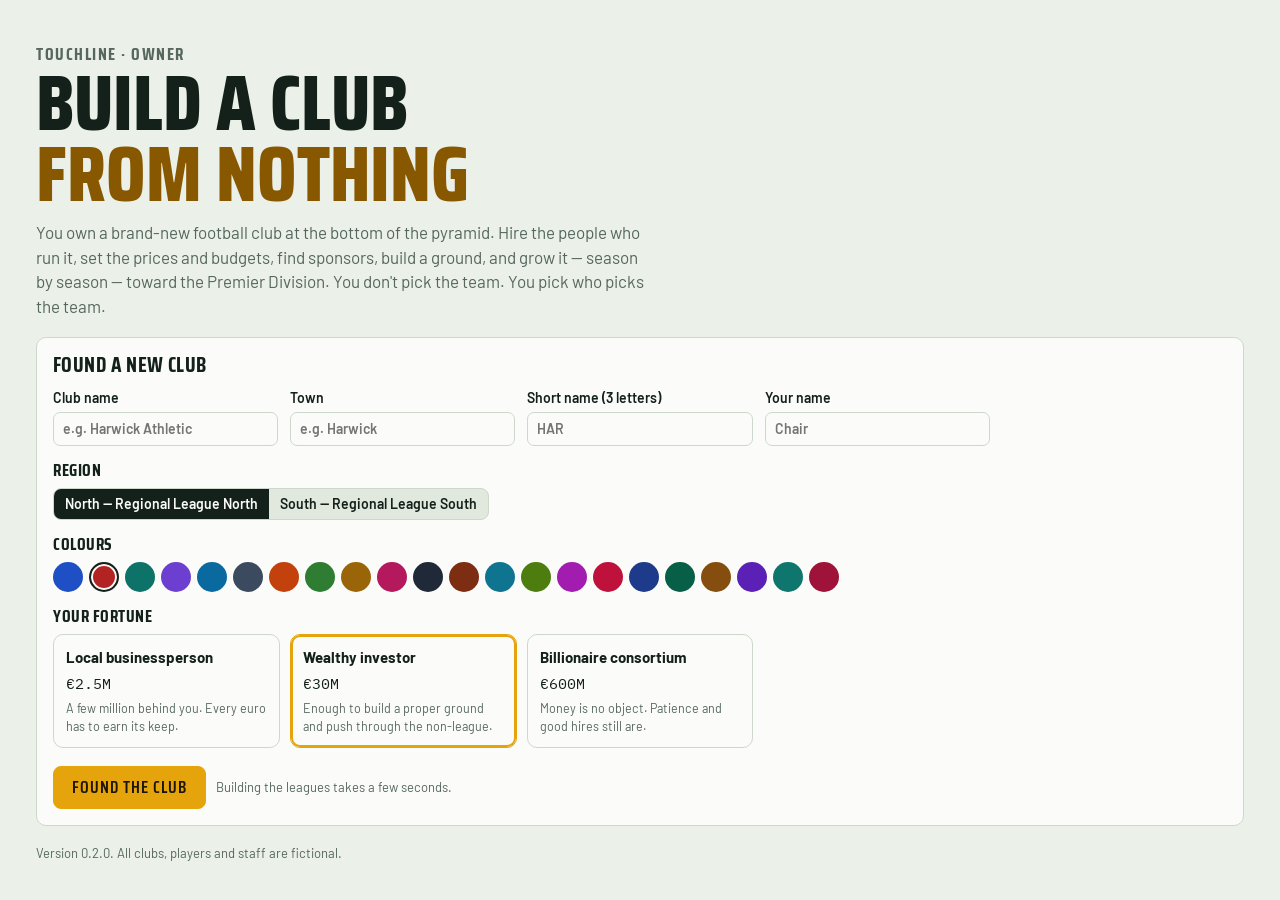
==== commit 7592b9ec: "Touchline Owner 0.2.0: cups, boardroom, network, media, weather, rival owners Cups (National Cup, Le" ====
--- a/index.html
+++ b/index.html
@@ -26,11 +26,18 @@
 <script src="js/core.js"></script>
 <script src="js/staff.js"></script>
 <script src="js/club.js"></script>
+<script src="js/weather.js"></script>
 <script src="js/match.js"></script>
+<script src="js/events.js"></script>
+<script src="js/cups.js"></script>
+<script src="js/owners.js"></script>
+<script src="js/board.js"></script>
+<script src="js/partners.js"></script>
 <script src="js/season.js"></script>
 <script src="js/market.js"></script>
 <script src="js/appeal.js"></script>
 <script src="js/ui.js"></script>
+<script src="js/ui2.js"></script>
 <script src="js/main.js"></script>
 </body>
 </html>
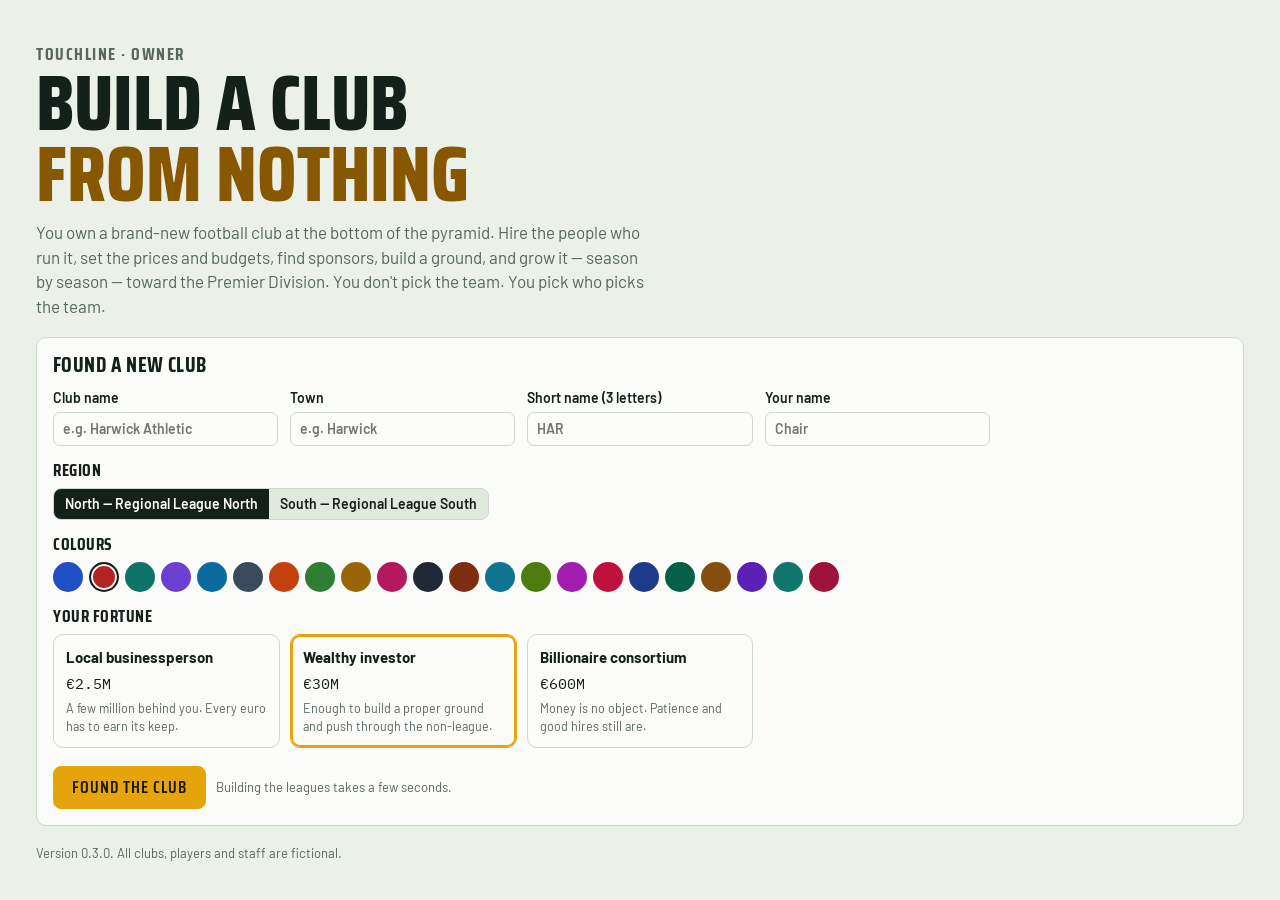
==== commit 0b9934f5: "Touchline Owner 0.3.0: four new owner styles, selling and buying clubs Old-money dynasty (succession" ====
--- a/index.html
+++ b/index.html
@@ -33,6 +33,7 @@
 <script src="js/owners.js"></script>
 <script src="js/board.js"></script>
 <script src="js/partners.js"></script>
+<script src="js/sale.js"></script>
 <script src="js/season.js"></script>
 <script src="js/market.js"></script>
 <script src="js/appeal.js"></script>
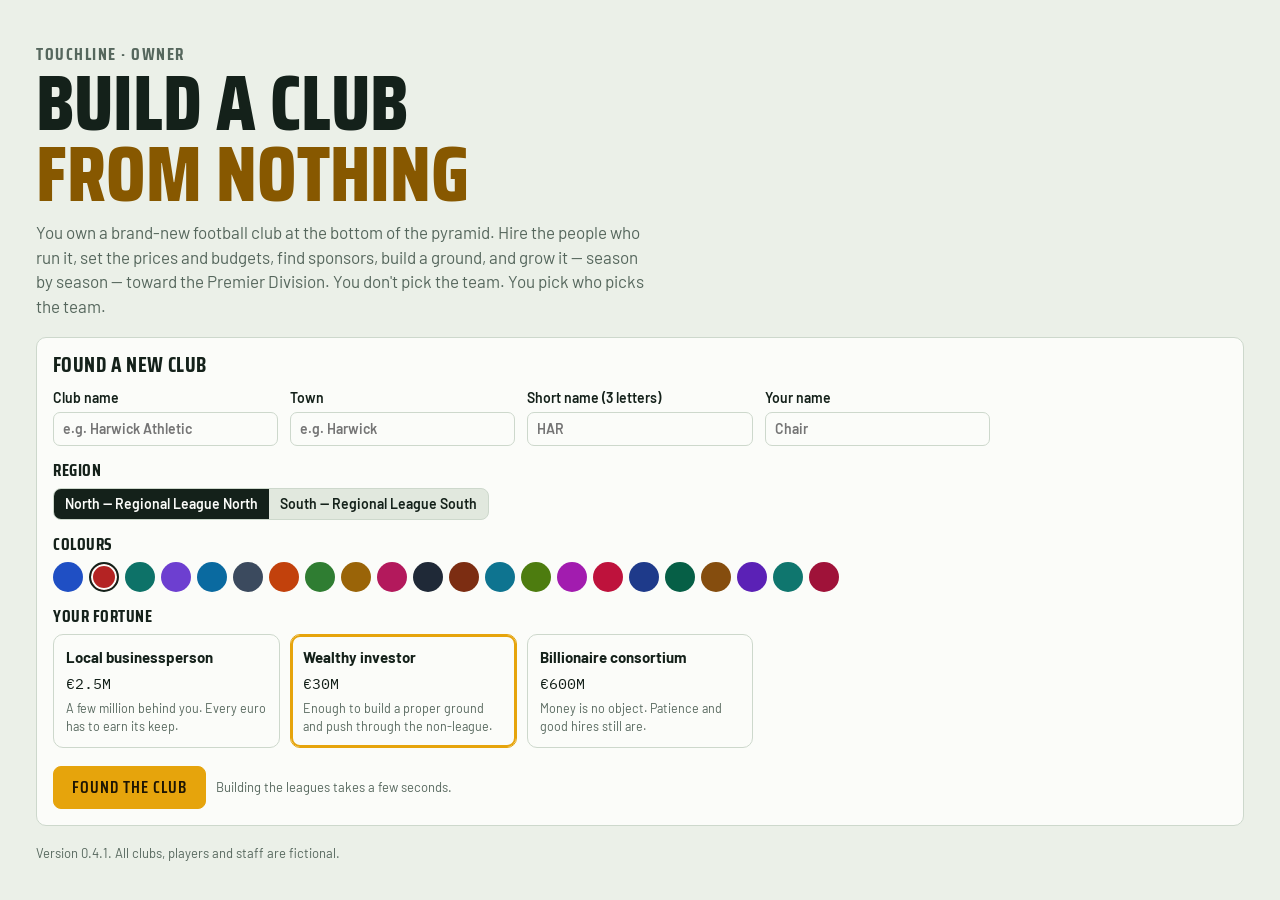
==== commit 3ada4a24: "iPhone fixes (0.4.1) 16px form text on phones so Safari doesn't zoom on every field, number keypads " ====
--- a/index.html
+++ b/index.html
@@ -7,6 +7,7 @@
 <meta name="description" content="Own a brand-new football club at the bottom of the pyramid. Hire the staff, set the prices, build the ground, and take it to the top.">
 <meta name="theme-color" content="#10231a">
 <meta name="apple-mobile-web-app-capable" content="yes">
+<meta name="apple-mobile-web-app-status-bar-style" content="black-translucent">
 <meta name="apple-mobile-web-app-title" content="Owner">
 <link rel="manifest" href="manifest.webmanifest">
 <link rel="icon" href="icon.svg" type="image/svg+xml">
--- a/owner.css
+++ b/owner.css
@@ -40,3 +40,10 @@
 .fbar{height:7px;border-radius:4px;background:var(--surface-2);border:1px solid var(--line);overflow:hidden}.fbar i{display:block;height:100%}
 details summary{cursor:pointer;color:var(--muted)}
 @media (max-width:860px){.grid2,.grid3{grid-template-columns:minmax(0,1fr)}.factor{grid-template-columns:120px 1fr 36px}}
+
+/* Phones and tablets: 16px form text, or iPhone Safari zooms the page in on every tap of a field and stays zoomed. */
+@media (pointer:coarse),(max-width:760px){input:not([type]),input[type=text],input[type=number],select,textarea{font-size:16px}.num-in{width:132px}.num-in.sm{width:76px}}
+/* iOS only sends taps to elements that look clickable. */
+[data-act]{cursor:pointer}.modal{cursor:auto}
+.todo .lnk,.news .lnk{display:inline}
+.btn,.seg button,.tabs button,.playbtn button{touch-action:manipulation;-webkit-tap-highlight-color:transparent}
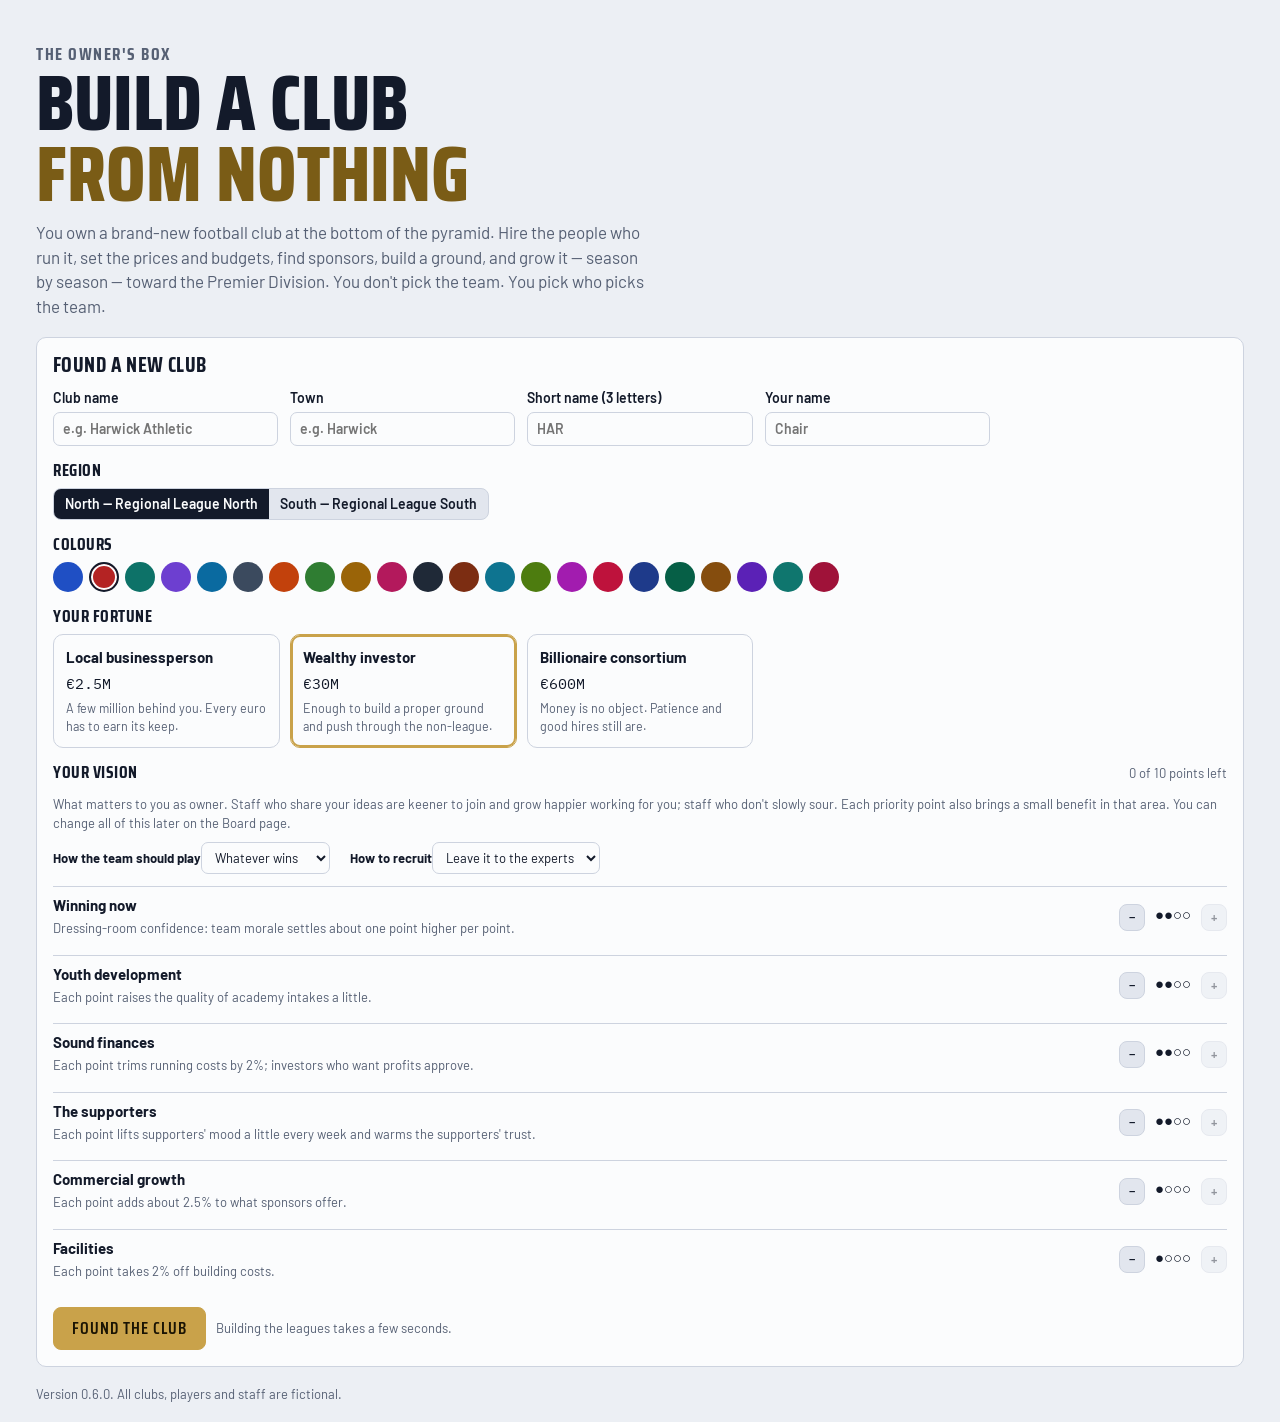
==== commit 11c0d45a: "The Owner's Box (0.6.0): its own name, colours and logo; vision when founding Renamed from Touchline" ====
--- a/index.html
+++ b/index.html
@@ -3,12 +3,12 @@
 <head>
 <meta charset="utf-8">
 <meta name="viewport" content="width=device-width, initial-scale=1, viewport-fit=cover">
-<title>Touchline Owner</title>
+<title>The Owner's Box</title>
 <meta name="description" content="Own a brand-new football club at the bottom of the pyramid. Hire the staff, set the prices, build the ground, and take it to the top.">
-<meta name="theme-color" content="#10231a">
+<meta name="theme-color" content="#111a2e">
 <meta name="apple-mobile-web-app-capable" content="yes">
 <meta name="apple-mobile-web-app-status-bar-style" content="black-translucent">
-<meta name="apple-mobile-web-app-title" content="Owner">
+<meta name="apple-mobile-web-app-title" content="Owner's Box">
 <link rel="manifest" href="manifest.webmanifest">
 <link rel="icon" href="icon.svg" type="image/svg+xml">
 <link rel="apple-touch-icon" href="apple-touch-icon.png">
--- a/owner.css
+++ b/owner.css
@@ -1,4 +1,4 @@
-/* Additions for Touchline Owner on top of Touchline Manager's app.css. */
+/* The Owner's Box: its own palette and components, on top of the shared base stylesheet (app.css). */
 .page{padding-block:16px 60px}
 .lnk{background:none;border:0;padding:0;color:inherit;text-decoration:underline;text-decoration-color:var(--line);text-underline-offset:3px;font:inherit;cursor:pointer;text-align:left}
 .lnk:hover{text-decoration-color:var(--ink)}
@@ -47,3 +47,36 @@
 [data-act]{cursor:pointer}.modal{cursor:auto}
 .todo .lnk,.news .lnk{display:inline}
 .btn,.seg button,.tabs button,.playbtn button{touch-action:manipulation;-webkit-tap-highlight-color:transparent}
+
+/* Safari on iPhone: the dialog's width was a percentage of a grid column sized by its own content, so a long line of
+   text could stretch the player card (and the page's columns) past the screen. Every column now has a definite width. */
+.scrim{grid-template-columns:minmax(0,1fr);justify-items:center}
+.modal{width:100%;max-width:820px}
+.stack{grid-template-columns:minmax(0,1fr)}
+.grid2>*,.grid3>*,.card,.modal-b,.modal-h>div,.decision,.offer,.cand,.attr-r>span:first-child{min-width:0}
+.card,.modal,.decision{overflow-wrap:break-word}
+.modal-h h2{overflow-wrap:anywhere}
+.lnk{white-space:normal}
+html,body{overflow-x:clip}
+@media (max-width:760px){.btn{white-space:normal}.modal-h h2{font-size:22px}.facts{grid-template-columns:repeat(2,minmax(0,1fr))}}
+
+/* Palette: a boardroom at night. Deep navy for the masthead and dark mode, brass for the accent, cool paper for the page.
+   Same three states as the base sheet: system light, system dark (unless light is chosen), and an explicit dark choice. */
+:root{
+  --bg:#eceff4; --surface:#fbfcfd; --surface-2:#e2e6ee; --ink:#131a2a; --muted:#566074; --line:#cdd3df;
+  --board:#111a2e; --board-2:#1b2743; --board-ink:#eef1f7; --board-muted:#9aa6bf;
+  --accent:#c9a24a; --accent-ink:#7a5c16; --on-accent:#1a1404; --info:#2f5fa8;
+}
+@media (prefers-color-scheme: dark){:root:not([data-theme="light"]){
+  --bg:#090e19; --surface:#101727; --surface-2:#172038; --ink:#e3e7f0; --muted:#8e99b0; --line:#232f49;
+  --board:#060a14; --board-2:#0f1830; --board-ink:#eef1f7; --board-muted:#8a97b2;
+  --accent:#d8b45e; --accent-ink:#d8b45e; --on-accent:#1a1404; --info:#7ea6e8; color-scheme:dark}}
+:root[data-theme="dark"]{
+  --bg:#090e19; --surface:#101727; --surface-2:#172038; --ink:#e3e7f0; --muted:#8e99b0; --line:#232f49;
+  --board:#060a14; --board-2:#0f1830; --board-ink:#eef1f7; --board-muted:#8a97b2;
+  --accent:#d8b45e; --accent-ink:#d8b45e; --on-accent:#1a1404; --info:#7ea6e8; color-scheme:dark}
+/* The to-do list draws its own bullets: its items are buttons, which sit as boxes, so a wrapped one pushed the
+   list's own bullet down to its last line. */
+.todo{list-style:none;padding-left:0}
+.todo li{display:flex;gap:8px;align-items:baseline}
+.todo li::before{content:"•";color:var(--accent-ink);font-weight:700}
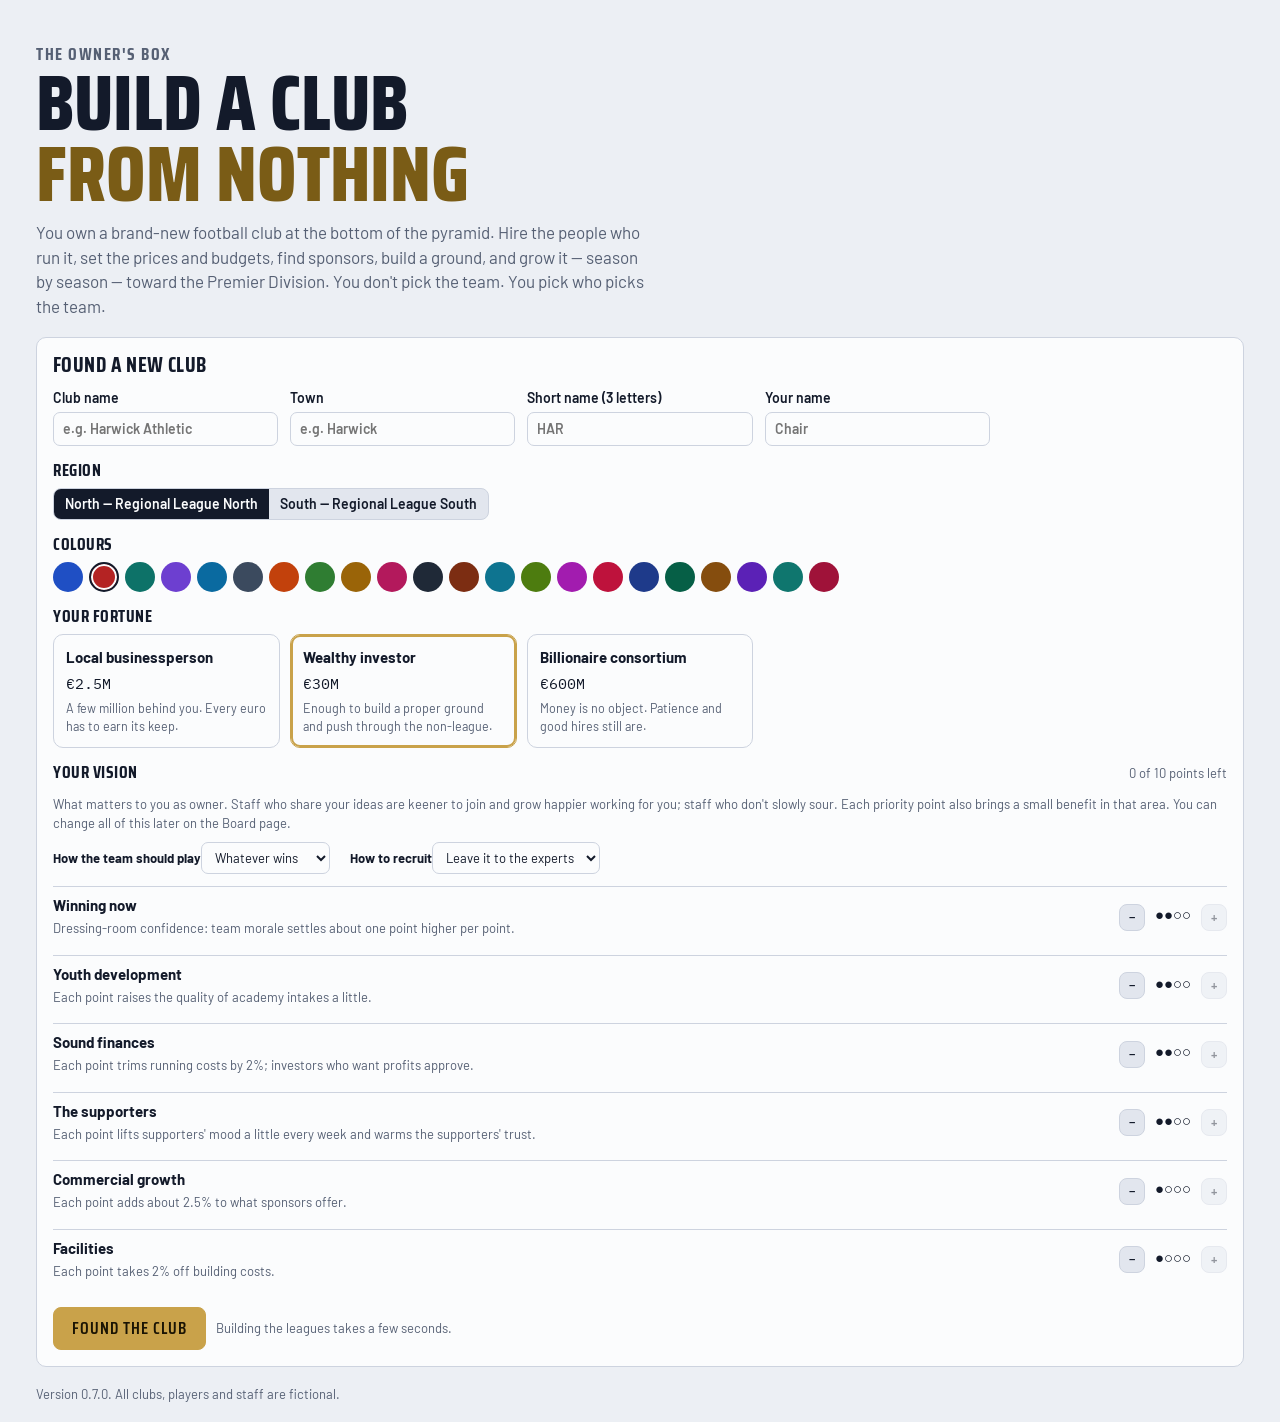
==== commit 0f0893b7: "Favourites and legends, real offers only (0.7.0) Players build affection with their clubs and become" ====
--- a/index.html
+++ b/index.html
@@ -34,6 +34,7 @@
 <script src="js/owners.js"></script>
 <script src="js/board.js"></script>
 <script src="js/partners.js"></script>
+<script src="js/legends.js"></script>
 <script src="js/sale.js"></script>
 <script src="js/season.js"></script>
 <script src="js/market.js"></script>
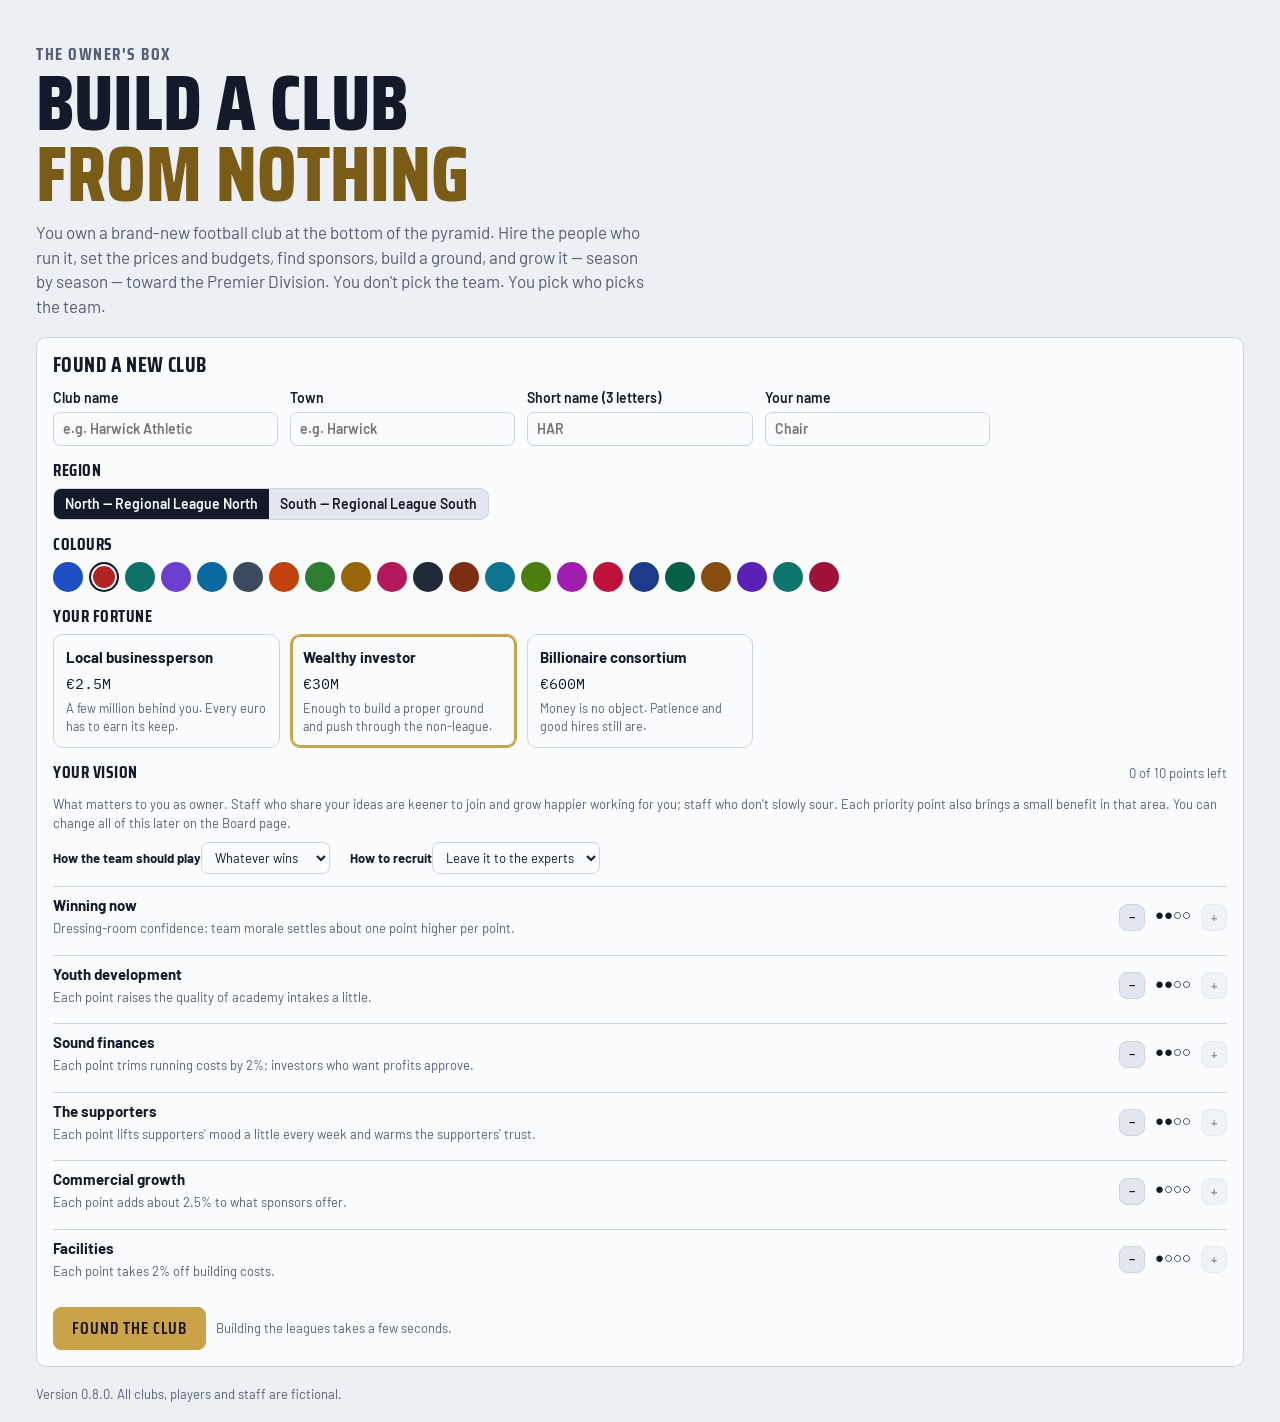
==== commit bdfaabb7: "Pre-season friendlies and transfer requests (0.8.0) Arrange a friendly in any of the eight pre-seaso" ====
--- a/index.html
+++ b/index.html
@@ -35,6 +35,7 @@
 <script src="js/board.js"></script>
 <script src="js/partners.js"></script>
 <script src="js/legends.js"></script>
+<script src="js/friendlies.js"></script>
 <script src="js/sale.js"></script>
 <script src="js/season.js"></script>
 <script src="js/market.js"></script>
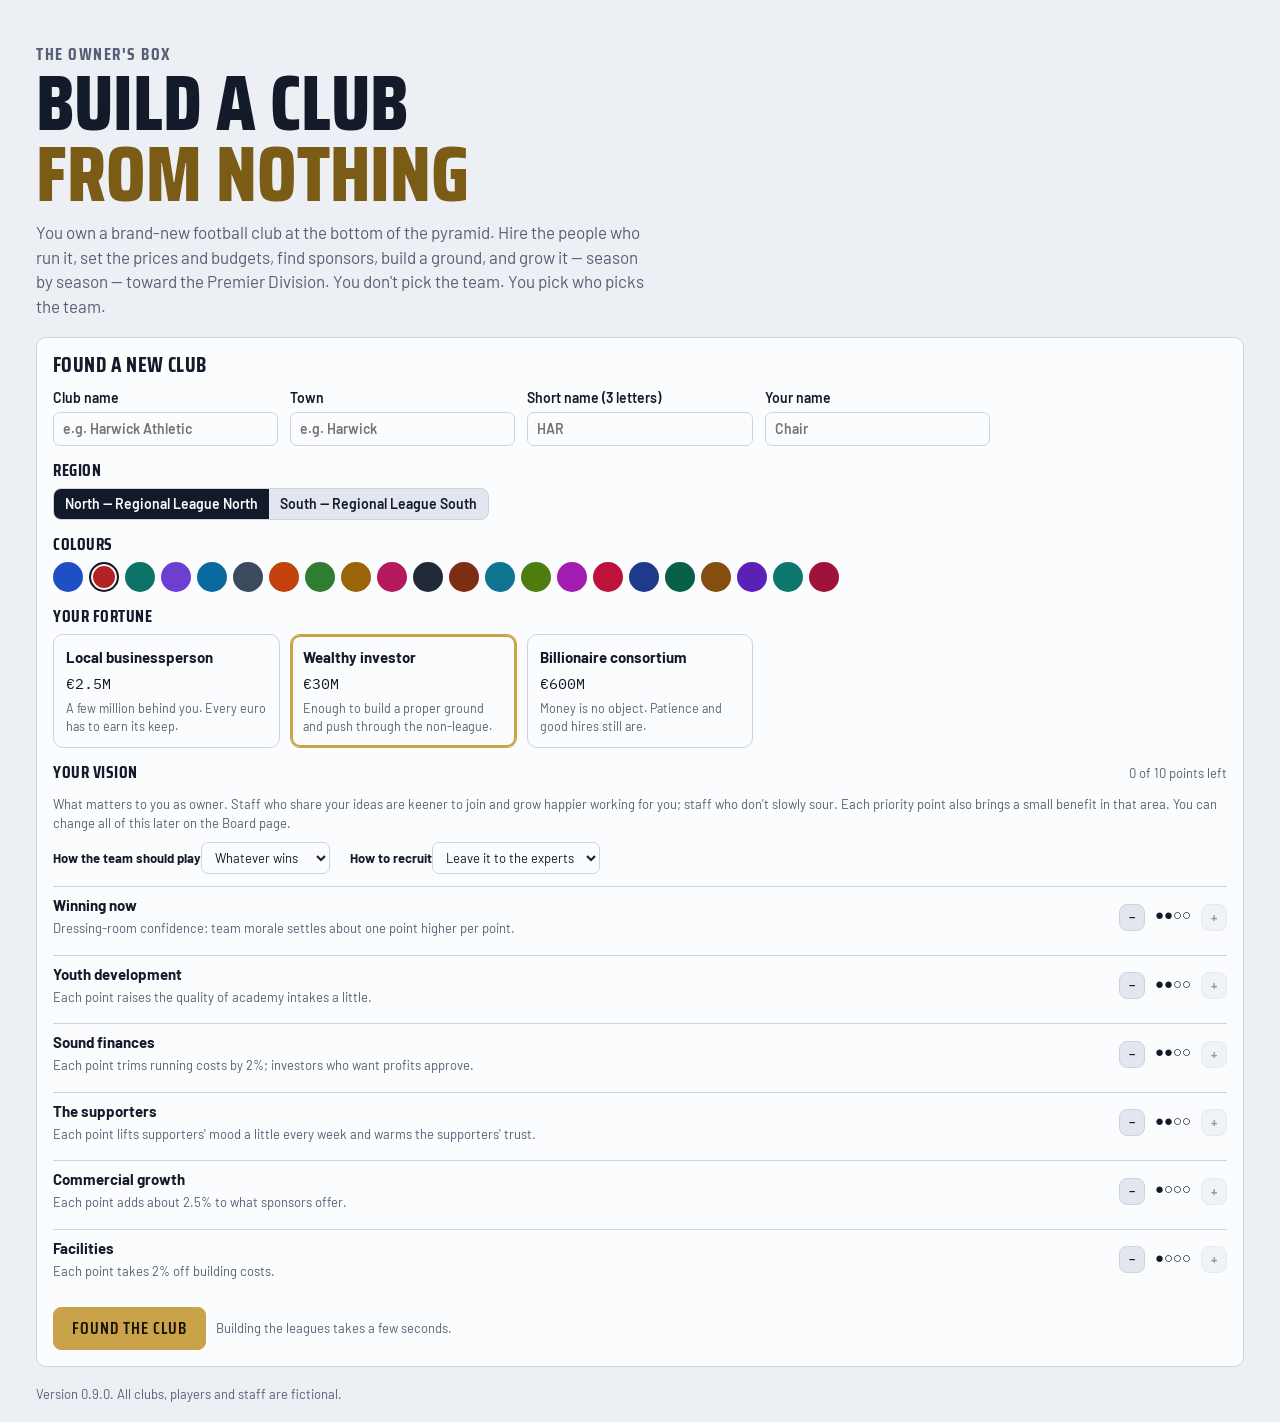
==== commit 960f152a: "Continental football: Champions Cup and Continental Shield (0.9.0) 71 clubs from seven countries. Th" ====
--- a/index.html
+++ b/index.html
@@ -36,6 +36,7 @@
 <script src="js/partners.js"></script>
 <script src="js/legends.js"></script>
 <script src="js/friendlies.js"></script>
+<script src="js/europe.js"></script>
 <script src="js/sale.js"></script>
 <script src="js/season.js"></script>
 <script src="js/market.js"></script>
